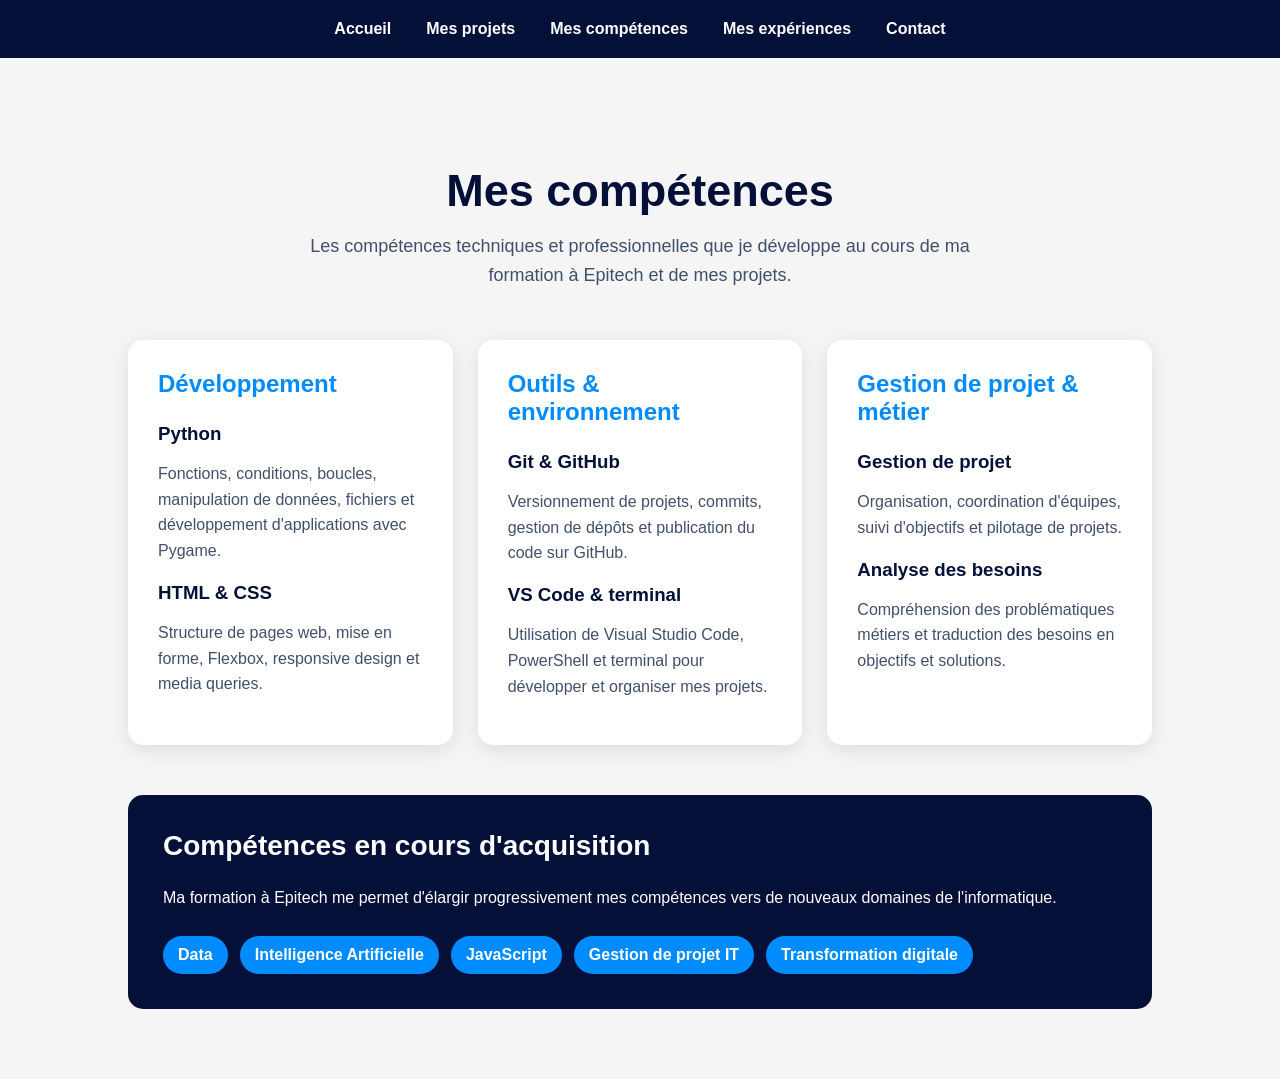
==== competences.html @ 245ecda7 "Create portfolio structure" ====
<!DOCTYPE html>
<html lang="fr">

<head>
    <meta charset="UTF-8">
    <meta name="viewport" content="width=device-width, initial-scale=1.0">

    <meta name="description" content="Découvrez les compétences techniques et professionnelles développées par Mehdi Lrhoula au cours de sa formation et de ses expériences.">

    <title>Mes compétences | Mehdi Lrhoula</title>

    <link rel="stylesheet" href="css/style.css">
</head>

<body>

    <header>
        <nav>
            <a href="index.html">Accueil</a>
            <a href="projets.html">Mes projets</a>
            <a href="competences.html">Mes compétences</a>
            <a href="experiences.html">Mes expériences</a>
            <a href="contact.html">Contact</a>
        </nav>
    </header>

    <main>

        <section class="page-competences">

            <div class="titre-page">
                <h1>Mes compétences</h1>

                <p>
                    Les compétences techniques et professionnelles que je développe
                    au cours de ma formation à Epitech et de mes projets.
                </p>
            </div>
<div class="competences-grille">

    <article class="competence-carte">
        <h2>Développement</h2>

        <h3>Python</h3>
        <p>
            Fonctions, conditions, boucles, manipulation de données,
            fichiers et développement d'applications avec Pygame.
        </p>

        <h3>HTML & CSS</h3>
        <p>
            Structure de pages web, mise en forme, Flexbox,
            responsive design et media queries.
        </p>
    </article>

    <article class="competence-carte">
        <h2>Outils & environnement</h2>

        <h3>Git & GitHub</h3>
        <p>
            Versionnement de projets, commits, gestion de dépôts
            et publication du code sur GitHub.
        </p>

        <h3>VS Code & terminal</h3>
        <p>
            Utilisation de Visual Studio Code, PowerShell et terminal
            pour développer et organiser mes projets.
        </p>
    </article>

    <article class="competence-carte">
        <h2>Gestion de projet & métier</h2>

        <h3>Gestion de projet</h3>
        <p>
            Organisation, coordination d'équipes, suivi d'objectifs
            et pilotage de projets.
        </p>

        <h3>Analyse des besoins</h3>
        <p>
            Compréhension des problématiques métiers et traduction
            des besoins en objectifs et solutions.
        </p>
    </article>

</div>
<div class="competences-apprentissage">

    <h2>Compétences en cours d'acquisition</h2>

    <p>
        Ma formation à Epitech me permet d'élargir progressivement mes
        compétences vers de nouveaux domaines de l'informatique.
    </p>

    <div class="apprentissage-liste">
        <span>Data</span>
        <span>Intelligence Artificielle</span>
        <span>JavaScript</span>
        <span>Gestion de projet IT</span>
        <span>Transformation digitale</span>
    </div>

</div>
        </section>

    </main>

</body>

</html>
---- css/style.css ----
* {
    box-sizing: border-box;
}

html {
    scroll-behavior: smooth;
}

body {
    margin: 0;
    font-family: Arial, Helvetica, sans-serif;
    background-color: white;
    color: #051039;
}

header {
    background-color: #051039;
    padding: 20px 40px;
}

nav {
    display: flex;
    justify-content: center;
    align-items: center;
    gap: 35px;
}

nav a {
    color: white;
    text-decoration: none;
    font-weight: bold;
    transition: color 0.3s ease;
}

nav a:hover {
    color: #008cff;
}

.hero {
    min-height: 85vh;
    display: flex;
    align-items: center;
    justify-content: center;
    gap: 60px;
    padding: 80px 10%;
    background-color: #f5f5f5;
}

.hero-photo {
    flex: 1;
    text-align: center;
}

.hero-photo img {
    width: 100%;
    max-width: 350px;
    border-radius: 50%;
}

.hero-contenu {
    flex: 1;
    max-width: 650px;
}

.hero-intro {
    color: #008cff;
    font-size: 18px;
    font-weight: bold;
    margin-bottom: 5px;
}

.hero-contenu h1 {
    font-size: 55px;
    margin: 0 0 15px;
}

.hero-contenu h2 {
    font-size: 24px;
    margin-bottom: 25px;
    font-weight: normal;
    color: #40506b;
}

.hero-contenu p {
    font-size: 17px;
    line-height: 1.7;
    margin-bottom: 20px;
}

.hero-liens {
    display: flex;
    flex-wrap: wrap;
    gap: 15px;
    margin-top: 30px;
}

.hero-liens a {
    display: inline-block;
    padding: 12px 20px;
    background-color: #051039;
    color: white;
    text-decoration: none;
    border-radius: 8px;
    font-weight: bold;
    transition: transform 0.3s ease, background-color 0.3s ease;
}

.hero-liens a:hover {
    background-color: #008cff;
    transform: translateY(-3px);
}

.page-projets {
    padding: 70px 10%;
    background-color: #f5f5f5;
    min-height: 100vh;
}

.titre-page {
    text-align: center;
    margin-bottom: 50px;
}

.titre-page h1 {
    font-size: 45px;
    margin-bottom: 15px;
}

.titre-page p {
    font-size: 18px;
    line-height: 1.6;
    color: #40506b;
    max-width: 700px;
    margin: 0 auto;
}

.carte-projet {
    max-width: 900px;
    margin: 0 auto 30px;
    padding: 35px;
    background-color: white;
    border-radius: 15px;
    box-shadow: 0 5px 20px rgba(0, 0, 0, 0.1);
}

.carte-projet h2 {
    font-size: 30px;
    margin-top: 0;
    margin-bottom: 10px;
}

.carte-projet h3 {
    margin-top: 25px;
    margin-bottom: 10px;
    color: #051039;
}

.carte-projet p {
    line-height: 1.7;
}

.projet-technologies {
    color: #008cff;
    font-weight: bold;
}

.projet-liens {
    margin-top: 30px;
}

.projet-liens a {
    display: inline-block;
    padding: 12px 20px;
    background-color: #051039;
    color: white;
    text-decoration: none;
    border-radius: 8px;
    font-weight: bold;
    transition: background-color 0.3s ease, transform 0.3s ease;
}

.projet-liens a:hover {
    background-color: #008cff;
    transform: translateY(-3px);
}
.progression {
    max-width: 900px;
    margin: 60px auto 0;
    padding: 40px;
    background-color: #051039;
    color: white;
    border-radius: 15px;
}

.progression h2 {
    font-size: 30px;
    margin-top: 0;
    margin-bottom: 20px;
}

.progression p {
    font-size: 17px;
    line-height: 1.7;
    margin-bottom: 0;
}
.page-competences {
    padding: 70px 10%;
    background-color: #f5f5f5;
    min-height: 100vh;
}

.competences-grille {
    max-width: 1100px;
    margin: 0 auto;
    display: grid;
    grid-template-columns: repeat(3, 1fr);
    gap: 25px;
}

.competence-carte {
    background-color: white;
    padding: 30px;
    border-radius: 15px;
    box-shadow: 0 5px 20px rgba(0, 0, 0, 0.1);
}

.competence-carte h2 {
    color: #008cff;
    margin-top: 0;
    margin-bottom: 25px;
}

.competence-carte h3 {
    margin-bottom: 8px;
}

.competence-carte p {
    line-height: 1.6;
    color: #40506b;
}

.competences-apprentissage {
    max-width: 1100px;
    margin: 50px auto 0;
    padding: 35px;
    background-color: #051039;
    color: white;
    border-radius: 15px;
}

.competences-apprentissage h2 {
    margin-top: 0;
    font-size: 28px;
}

.competences-apprentissage p {
    line-height: 1.6;
    margin-bottom: 25px;
}

.apprentissage-liste {
    display: flex;
    flex-wrap: wrap;
    gap: 12px;
}

.apprentissage-liste span {
    padding: 10px 15px;
    background-color: #008cff;
    color: white;
    border-radius: 20px;
    font-weight: bold;
}
.page-experiences {
    padding: 70px 10%;
    background-color: #f5f5f5;
    min-height: 100vh;
}

.experiences-liste {
    max-width: 900px;
    margin: 0 auto;
}

.experience-carte {
    background-color: white;
    padding: 35px;
    margin-bottom: 30px;
    border-radius: 15px;
    box-shadow: 0 5px 20px rgba(0, 0, 0, 0.1);
}

.experience-entete {
    display: flex;
    justify-content: space-between;
    align-items: flex-start;
    gap: 20px;
    margin-bottom: 20px;
}

.experience-entete h2 {
    font-size: 30px;
    margin: 0 0 5px;
}

.experience-entete h3 {
    color: #008cff;
    margin: 0;
}

.experience-entete span {
    font-weight: bold;
    color: #40506b;
}

.experience-carte > h3 {
    margin-top: 25px;
    margin-bottom: 10px;
}

.experience-carte p {
    line-height: 1.7;
}

.experience-contexte {
    color: #40506b;
    font-style: italic;
}
.page-contact {
    padding: 70px 10%;
    background-color: #f5f5f5;
    min-height: 100vh;
}

.formulaire-contact {
    max-width: 700px;
    margin: 0 auto;
    padding: 35px;
    background-color: white;
    border-radius: 15px;
    box-shadow: 0 5px 20px rgba(0, 0, 0, 0.1);
}

.champ-formulaire {
    display: flex;
    flex-direction: column;
    margin-bottom: 20px;
}

.champ-formulaire label {
    margin-bottom: 8px;
    font-weight: bold;
}

.champ-formulaire input,
.champ-formulaire textarea {
    width: 100%;
    padding: 12px;
    border: 1px solid #cccccc;
    border-radius: 8px;
    font-family: inherit;
    font-size: 16px;
}

.formulaire-contact button {
    padding: 12px 20px;
    background-color: #051039;
    color: white;
    border: none;
    border-radius: 8px;
    font-weight: bold;
    cursor: pointer;
    transition: background-color 0.3s ease, transform 0.3s ease;
}

.formulaire-contact button:hover {
    background-color: #008cff;
    transform: translateY(-3px);
}
.champ-formulaire input:focus,
.champ-formulaire textarea:focus {
    outline: 2px solid #008cff;
    border-color: #008cff;
}
.contact-direct {
    max-width: 700px;
    margin: 0 auto 25px;
    text-align: center;
}

.contact-direct p {
    margin: 0;
    line-height: 1.6;
}

.contact-direct a {
    color: #008cff;
    font-weight: bold;
    text-decoration: none;
}

.contact-direct a:hover {
    text-decoration: underline;
}

@media (max-width: 768px) {

    header {
        padding: 15px 20px;
    }

    nav {
        flex-wrap: wrap;
        gap: 15px;
    }

    .hero {
        flex-direction: column;
        gap: 30px;
        padding: 50px 20px;
        text-align: center;
    }

    .hero-photo img {
        max-width: 250px;
    }

    .hero-contenu h1 {
        font-size: 40px;
    }

    .hero-contenu h2 {
        font-size: 20px;
    }

    .hero-liens {
        justify-content: center;
    }
.page-projets {
    padding: 40px 20px;
}

.titre-page h1 {
    font-size: 36px;
}

.carte-projet {
    padding: 25px;
}

.carte-projet h2 {
    font-size: 26px;
}

.progression {
    margin-top: 40px;
    padding: 25px;
}

.progression h2 {
    font-size: 26px;
}
.page-competences {
    padding: 40px 20px;
}

.competences-grille {
    grid-template-columns: 1fr;
}

.competence-carte {
    padding: 25px;
}
.competences-apprentissage {
    margin-top: 30px;
    padding: 25px;
}

.competences-apprentissage h2 {
    font-size: 24px;
}

.apprentissage-liste {
    gap: 10px;
}

.apprentissage-liste span {
    padding: 8px 12px;
    font-size: 14px;
}
.page-experiences {
    padding: 40px 20px;
}

.experience-carte {
    padding: 25px;
}

.experience-entete {
    flex-direction: column;
    gap: 10px;
}

.experience-entete h2 {
    font-size: 26px;
}
.page-contact {
    padding: 40px 20px;
}

.formulaire-contact {
    padding: 25px;
}
}
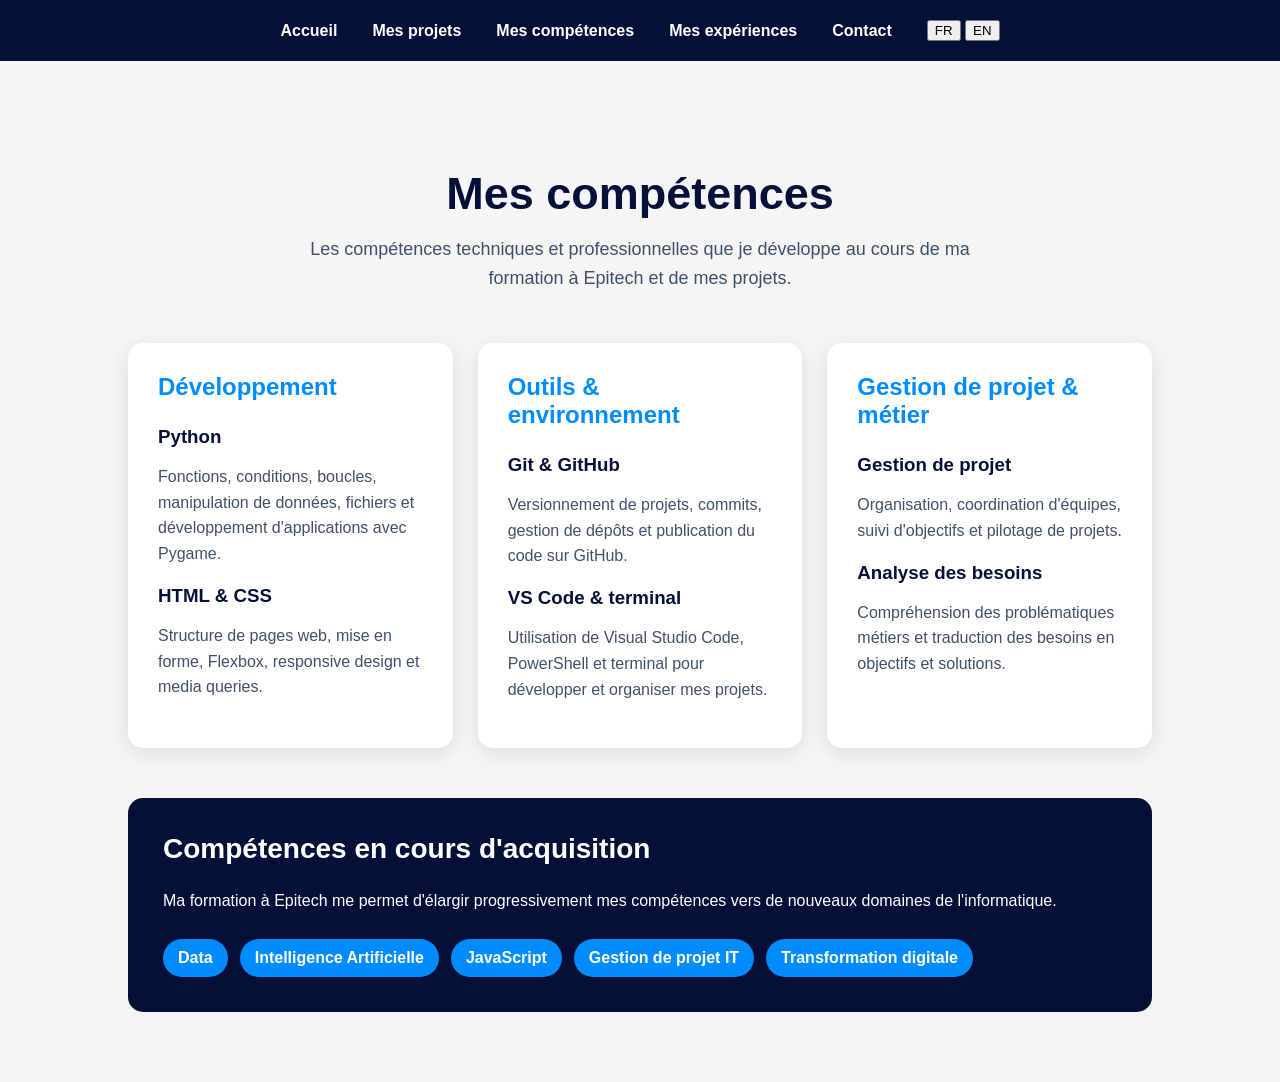
==== commit 5e02b8d9: "Complete French and English portfolio translations" ====
--- a/competences.html
+++ b/competences.html
@@ -1,3 +1,4 @@
+
 <!DOCTYPE html>
 <html lang="fr">
 
@@ -5,110 +6,117 @@
     <meta charset="UTF-8">
     <meta name="viewport" content="width=device-width, initial-scale=1.0">
 
-    <meta name="description" content="Découvrez les compétences techniques et professionnelles développées par Mehdi Lrhoula au cours de sa formation et de ses expériences.">
+    <meta name="description"
+        content="Découvrez les compétences techniques et professionnelles développées par Mehdi Lrhoula au cours de sa formation et de ses expériences."
+        data-i18n-content="skillsMetaDescription">
 
     <title>Mes compétences | Mehdi Lrhoula</title>
 
     <link rel="stylesheet" href="css/style.css">
+    <script src="js/lang.js" defer></script>
 </head>
 
 <body>
 
     <header>
-        <nav>
-            <a href="index.html">Accueil</a>
-            <a href="projets.html">Mes projets</a>
-            <a href="competences.html">Mes compétences</a>
-            <a href="experiences.html">Mes expériences</a>
-            <a href="contact.html">Contact</a>
+        <nav aria-label="Navigation principale">
+            <a href="index.html" data-i18n="navHome">Accueil</a>
+            <a href="projets.html" data-i18n="navProjects">Mes projets</a>
+            <a href="competences.html" data-i18n="navSkills" aria-current="page">Mes compétences</a>
+            <a href="experiences.html" data-i18n="navExperience">Mes expériences</a>
+            <a href="contact.html" data-i18n="navContact">Contact</a>
+
+            <div class="lang-switch" role="group" aria-label="Choix de la langue">
+                <button type="button" class="lang-btn active" data-lang="fr" aria-pressed="true">FR</button>
+                <button type="button" class="lang-btn" data-lang="en" aria-pressed="false">EN</button>
+            </div>
         </nav>
     </header>
 
     <main>
-
         <section class="page-competences">
 
             <div class="titre-page">
-                <h1>Mes compétences</h1>
-
-                <p>
+                <h1 data-i18n="skillsTitle">Mes compétences</h1>
+                <p data-i18n="skillsIntro">
                     Les compétences techniques et professionnelles que je développe
                     au cours de ma formation à Epitech et de mes projets.
                 </p>
             </div>
-<div class="competences-grille">
 
-    <article class="competence-carte">
-        <h2>Développement</h2>
+            <div class="competences-grille">
 
-        <h3>Python</h3>
-        <p>
-            Fonctions, conditions, boucles, manipulation de données,
-            fichiers et développement d'applications avec Pygame.
-        </p>
+                <article class="competence-carte">
+                    <h2 data-i18n="skillsDevelopment">Développement</h2>
 
-        <h3>HTML & CSS</h3>
-        <p>
-            Structure de pages web, mise en forme, Flexbox,
-            responsive design et media queries.
-        </p>
-    </article>
+                    <h3>Python</h3>
+                    <p data-i18n="skillsPython">
+                        Fonctions, conditions, boucles, manipulation de données,
+                        fichiers et développement d'applications avec Pygame.
+                    </p>
 
-    <article class="competence-carte">
-        <h2>Outils & environnement</h2>
+                    <h3>HTML & CSS</h3>
+                    <p data-i18n="skillsHtml">
+                        Structure de pages web, mise en forme, Flexbox,
+                        responsive design et media queries.
+                    </p>
+                </article>
 
-        <h3>Git & GitHub</h3>
-        <p>
-            Versionnement de projets, commits, gestion de dépôts
-            et publication du code sur GitHub.
-        </p>
+                <article class="competence-carte">
+                    <h2 data-i18n="skillsTools">Outils & environnement</h2>
 
-        <h3>VS Code & terminal</h3>
-        <p>
-            Utilisation de Visual Studio Code, PowerShell et terminal
-            pour développer et organiser mes projets.
-        </p>
-    </article>
+                    <h3>Git & GitHub</h3>
+                    <p data-i18n="skillsGit">
+                        Versionnement de projets, commits, gestion de dépôts
+                        et publication du code sur GitHub.
+                    </p>
 
-    <article class="competence-carte">
-        <h2>Gestion de projet & métier</h2>
+                    <h3 data-i18n="skillsTerminalTitle">VS Code & terminal</h3>
+                    <p data-i18n="skillsTerminal">
+                        Utilisation de Visual Studio Code, PowerShell et terminal
+                        pour développer et organiser mes projets.
+                    </p>
+                </article>
 
-        <h3>Gestion de projet</h3>
-        <p>
-            Organisation, coordination d'équipes, suivi d'objectifs
-            et pilotage de projets.
-        </p>
+                <article class="competence-carte">
+                    <h2 data-i18n="skillsBusiness">Gestion de projet & métier</h2>
 
-        <h3>Analyse des besoins</h3>
-        <p>
-            Compréhension des problématiques métiers et traduction
-            des besoins en objectifs et solutions.
-        </p>
-    </article>
+                    <h3 data-i18n="skillsProjectTitle">Gestion de projet</h3>
+                    <p data-i18n="skillsProject">
+                        Organisation, coordination d'équipes, suivi d'objectifs
+                        et pilotage de projets.
+                    </p>
 
-</div>
-<div class="competences-apprentissage">
+                    <h3 data-i18n="skillsNeedsTitle">Analyse des besoins</h3>
+                    <p data-i18n="skillsNeeds">
+                        Compréhension des problématiques métiers et traduction
+                        des besoins en objectifs et solutions.
+                    </p>
+                </article>
 
-    <h2>Compétences en cours d'acquisition</h2>
+            </div>
 
-    <p>
-        Ma formation à Epitech me permet d'élargir progressivement mes
-        compétences vers de nouveaux domaines de l'informatique.
-    </p>
+            <div class="competences-apprentissage">
 
-    <div class="apprentissage-liste">
-        <span>Data</span>
-        <span>Intelligence Artificielle</span>
-        <span>JavaScript</span>
-        <span>Gestion de projet IT</span>
-        <span>Transformation digitale</span>
-    </div>
+                <h2 data-i18n="skillsLearningTitle">Compétences en cours d'acquisition</h2>
 
-</div>
+                <p data-i18n="skillsLearningIntro">
+                    Ma formation à Epitech me permet d'élargir progressivement mes
+                    compétences vers de nouveaux domaines de l'informatique.
+                </p>
+
+                <div class="apprentissage-liste">
+                    <span>Data</span>
+                    <span data-i18n="skillsAI">Intelligence Artificielle</span>
+                    <span>JavaScript</span>
+                    <span data-i18n="skillsITProject">Gestion de projet IT</span>
+                    <span data-i18n="skillsDigital">Transformation digitale</span>
+                </div>
+
+            </div>
+
         </section>
-
     </main>
 
 </body>
-
-</html>+</html>
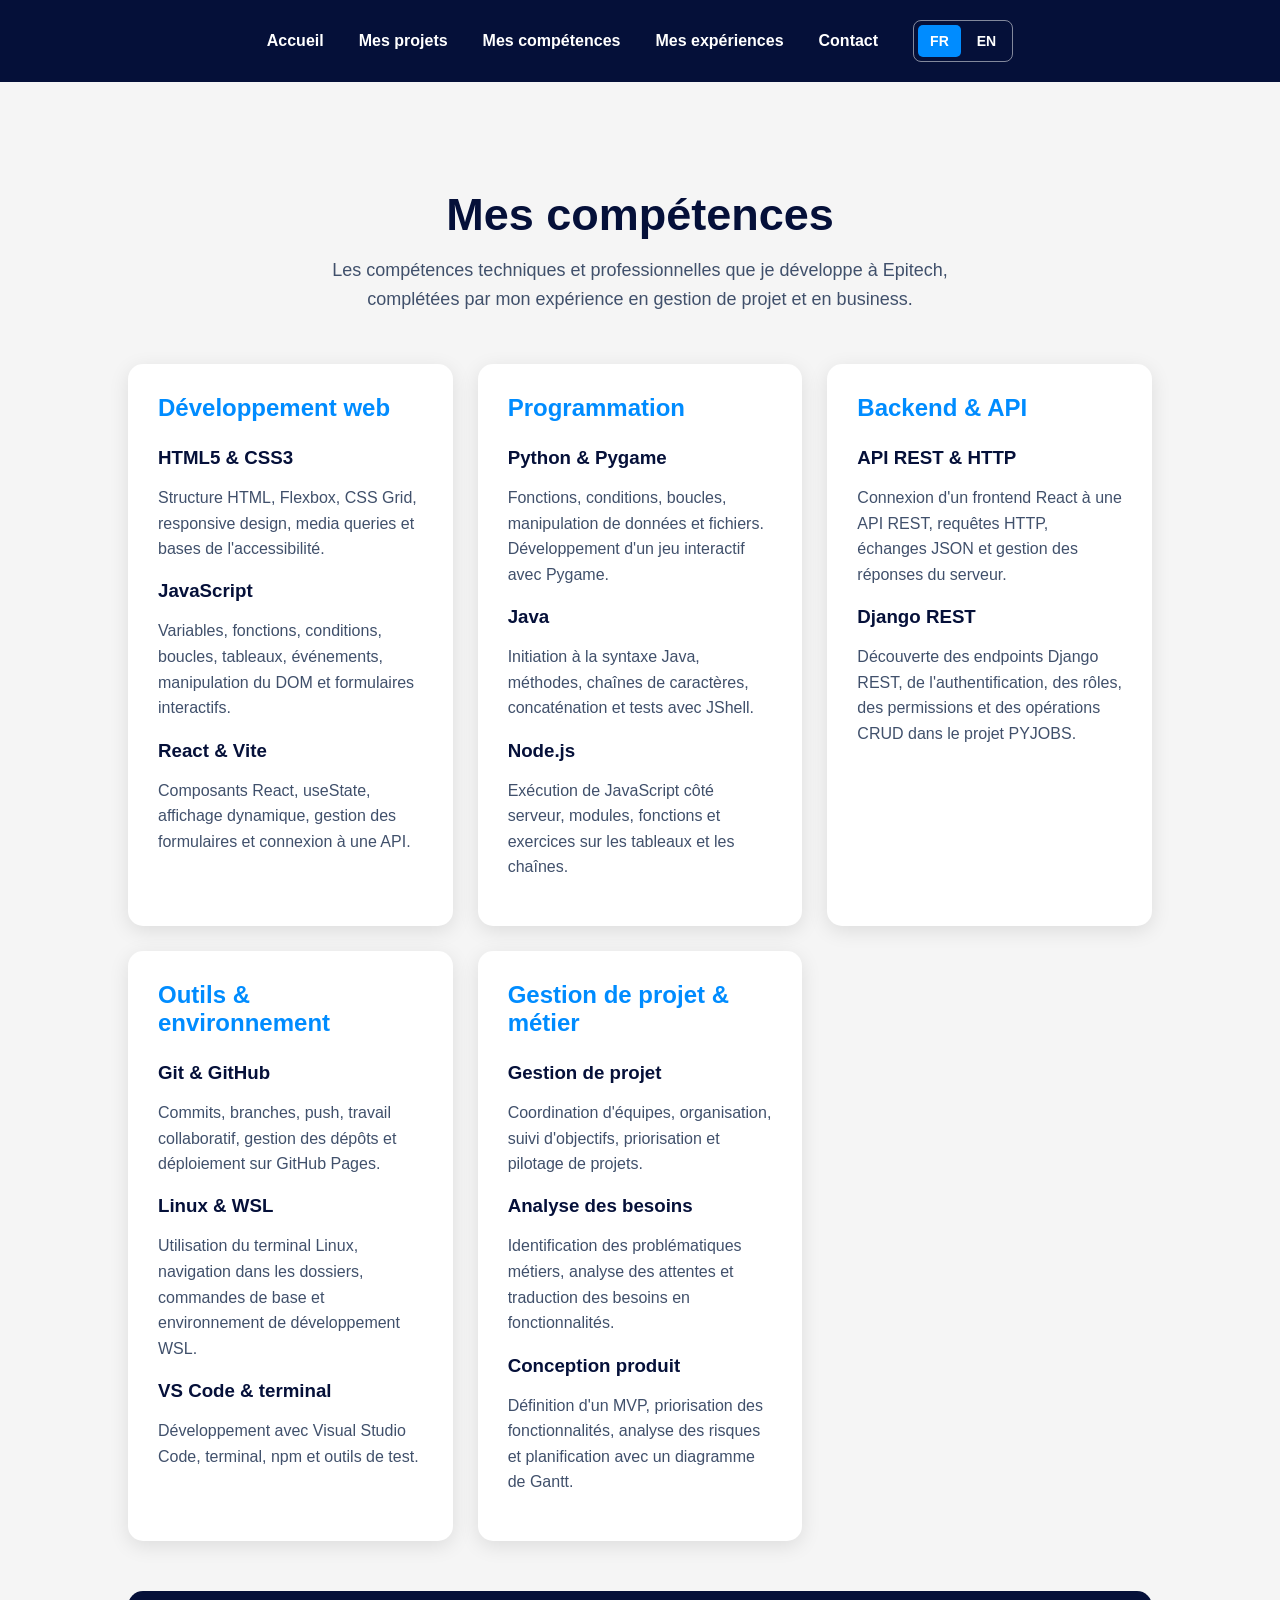
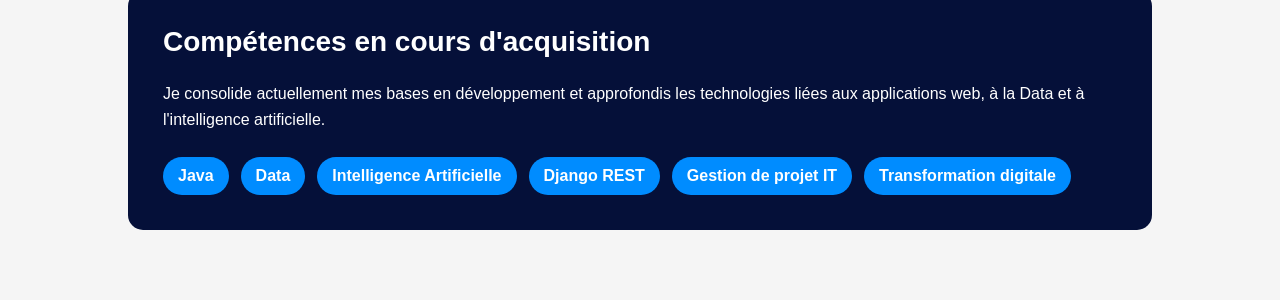
==== commit 5a205852: "Actualisation des competences Epitech et traductions FR EN" ====
--- a/competences.html
+++ b/competences.html
@@ -7,7 +7,7 @@
     <meta name="viewport" content="width=device-width, initial-scale=1.0">
 
     <meta name="description"
-        content="Découvrez les compétences techniques et professionnelles développées par Mehdi Lrhoula au cours de sa formation et de ses expériences."
+        content="Découvrez les compétences techniques et professionnelles développées par Mehdi Lrhoula au cours de sa formation à Epitech et de ses expériences."
         data-i18n-content="skillsMetaDescription">
 
     <title>Mes compétences | Mehdi Lrhoula</title>
@@ -22,13 +22,17 @@
         <nav aria-label="Navigation principale">
             <a href="index.html" data-i18n="navHome">Accueil</a>
             <a href="projets.html" data-i18n="navProjects">Mes projets</a>
-            <a href="competences.html" data-i18n="navSkills" aria-current="page">Mes compétences</a>
+            <a href="competences.html" data-i18n="navSkills"
+                aria-current="page">Mes compétences</a>
             <a href="experiences.html" data-i18n="navExperience">Mes expériences</a>
             <a href="contact.html" data-i18n="navContact">Contact</a>
 
-            <div class="lang-switch" role="group" aria-label="Choix de la langue">
-                <button type="button" class="lang-btn active" data-lang="fr" aria-pressed="true">FR</button>
-                <button type="button" class="lang-btn" data-lang="en" aria-pressed="false">EN</button>
+            <div class="lang-switch" role="group"
+                aria-label="Choix de la langue">
+                <button type="button" class="lang-btn active"
+                    data-lang="fr" aria-pressed="true">FR</button>
+                <button type="button" class="lang-btn"
+                    data-lang="en" aria-pressed="false">EN</button>
             </div>
         </nav>
     </header>
@@ -39,78 +43,187 @@
             <div class="titre-page">
                 <h1 data-i18n="skillsTitle">Mes compétences</h1>
                 <p data-i18n="skillsIntro">
-                    Les compétences techniques et professionnelles que je développe
-                    au cours de ma formation à Epitech et de mes projets.
+                    Les compétences techniques et professionnelles
+                    que je développe à Epitech, complétées par
+                    mon expérience en gestion de projet et en business.
                 </p>
             </div>
 
             <div class="competences-grille">
 
-                <article class="competence-carte">
-                    <h2 data-i18n="skillsDevelopment">Développement</h2>
-
-                    <h3>Python</h3>
+                <!-- DEVELOPPEMENT WEB -->
+                <article class="competence-carte">
+                    <h2 data-i18n="skillsDevelopment">
+                        Développement web
+                    </h2>
+
+                    <h3>HTML5 & CSS3</h3>
+                    <p data-i18n="skillsHtml">
+                        Structure HTML, Flexbox, CSS Grid,
+                        responsive design, media queries
+                        et bases de l'accessibilité.
+                    </p>
+
+                    <h3>JavaScript</h3>
+                    <p data-i18n="skillsJavaScript">
+                        Variables, fonctions, conditions, boucles,
+                        tableaux, événements, manipulation du DOM
+                        et formulaires interactifs.
+                    </p>
+
+                    <h3>React & Vite</h3>
+                    <p data-i18n="skillsReact">
+                        Composants React, useState, affichage
+                        dynamique, gestion des formulaires
+                        et connexion à une API.
+                    </p>
+                </article>
+
+                <!-- PROGRAMMATION -->
+                <article class="competence-carte">
+                    <h2 data-i18n="skillsProgramming">
+                        Programmation
+                    </h2>
+
+                    <h3>Python & Pygame</h3>
                     <p data-i18n="skillsPython">
-                        Fonctions, conditions, boucles, manipulation de données,
-                        fichiers et développement d'applications avec Pygame.
-                    </p>
-
-                    <h3>HTML & CSS</h3>
-                    <p data-i18n="skillsHtml">
-                        Structure de pages web, mise en forme, Flexbox,
-                        responsive design et media queries.
-                    </p>
-                </article>
-
-                <article class="competence-carte">
-                    <h2 data-i18n="skillsTools">Outils & environnement</h2>
+                        Fonctions, conditions, boucles,
+                        manipulation de données et fichiers.
+                        Développement d'un jeu interactif
+                        avec Pygame.
+                    </p>
+
+                    <h3>Java</h3>
+                    <p data-i18n="skillsJava">
+                        Initiation à la syntaxe Java,
+                        méthodes, chaînes de caractères,
+                        concaténation et tests avec JShell.
+                    </p>
+
+                    <h3>Node.js</h3>
+                    <p data-i18n="skillsNode">
+                        Exécution de JavaScript côté serveur,
+                        modules, fonctions et exercices
+                        sur les tableaux et les chaînes.
+                    </p>
+                </article>
+
+                <!-- BACKEND ET API -->
+                <article class="competence-carte">
+                    <h2 data-i18n="skillsBackendTitle">
+                        Backend & API
+                    </h2>
+
+                    <h3>API REST & HTTP</h3>
+                    <p data-i18n="skillsAPI">
+                        Connexion d'un frontend React
+                        à une API REST, requêtes HTTP,
+                        échanges JSON et gestion des
+                        réponses du serveur.
+                    </p>
+
+                    <h3>Django REST</h3>
+                    <p data-i18n="skillsDjango">
+                        Découverte des endpoints Django REST,
+                        de l'authentification, des rôles,
+                        des permissions et des opérations CRUD
+                        dans le projet PYJOBS.
+                    </p>
+                </article>
+
+                <!-- OUTILS -->
+                <article class="competence-carte">
+                    <h2 data-i18n="skillsTools">
+                        Outils & environnement
+                    </h2>
 
                     <h3>Git & GitHub</h3>
                     <p data-i18n="skillsGit">
-                        Versionnement de projets, commits, gestion de dépôts
-                        et publication du code sur GitHub.
-                    </p>
-
-                    <h3 data-i18n="skillsTerminalTitle">VS Code & terminal</h3>
+                        Commits, branches, push, travail
+                        collaboratif, gestion des dépôts
+                        et déploiement sur GitHub Pages.
+                    </p>
+
+                    <h3>Linux & WSL</h3>
+                    <p data-i18n="skillsLinux">
+                        Utilisation du terminal Linux,
+                        navigation dans les dossiers,
+                        commandes de base et environnement
+                        de développement WSL.
+                    </p>
+
+                    <h3 data-i18n="skillsTerminalTitle">
+                        VS Code & terminal
+                    </h3>
                     <p data-i18n="skillsTerminal">
-                        Utilisation de Visual Studio Code, PowerShell et terminal
-                        pour développer et organiser mes projets.
-                    </p>
-                </article>
-
-                <article class="competence-carte">
-                    <h2 data-i18n="skillsBusiness">Gestion de projet & métier</h2>
-
-                    <h3 data-i18n="skillsProjectTitle">Gestion de projet</h3>
+                        Développement avec Visual Studio Code,
+                        terminal, npm et outils de test.
+                    </p>
+                </article>
+
+                <!-- COMPETENCES METIER -->
+                <article class="competence-carte">
+                    <h2 data-i18n="skillsBusiness">
+                        Gestion de projet & métier
+                    </h2>
+
+                    <h3 data-i18n="skillsProjectTitle">
+                        Gestion de projet
+                    </h3>
                     <p data-i18n="skillsProject">
-                        Organisation, coordination d'équipes, suivi d'objectifs
+                        Coordination d'équipes, organisation,
+                        suivi d'objectifs, priorisation
                         et pilotage de projets.
                     </p>
 
-                    <h3 data-i18n="skillsNeedsTitle">Analyse des besoins</h3>
+                    <h3 data-i18n="skillsNeedsTitle">
+                        Analyse des besoins
+                    </h3>
                     <p data-i18n="skillsNeeds">
-                        Compréhension des problématiques métiers et traduction
-                        des besoins en objectifs et solutions.
-                    </p>
-                </article>
-
-            </div>
-
+                        Identification des problématiques métiers,
+                        analyse des attentes et traduction
+                        des besoins en fonctionnalités.
+                    </p>
+
+                    <h3 data-i18n="skillsProductTitle">
+                        Conception produit
+                    </h3>
+                    <p data-i18n="skillsProduct">
+                        Définition d'un MVP, priorisation
+                        des fonctionnalités, analyse des risques
+                        et planification avec un diagramme de Gantt.
+                    </p>
+                </article>
+
+            </div>
+
+            <!-- APPRENTISSAGE -->
             <div class="competences-apprentissage">
 
-                <h2 data-i18n="skillsLearningTitle">Compétences en cours d'acquisition</h2>
+                <h2 data-i18n="skillsLearningTitle">
+                    Compétences en cours d'acquisition
+                </h2>
 
                 <p data-i18n="skillsLearningIntro">
-                    Ma formation à Epitech me permet d'élargir progressivement mes
-                    compétences vers de nouveaux domaines de l'informatique.
+                    Je consolide actuellement mes bases
+                    en développement et approfondis les
+                    technologies liées aux applications web,
+                    à la Data et à l'intelligence artificielle.
                 </p>
 
                 <div class="apprentissage-liste">
+                    <span>Java</span>
                     <span>Data</span>
-                    <span data-i18n="skillsAI">Intelligence Artificielle</span>
-                    <span>JavaScript</span>
-                    <span data-i18n="skillsITProject">Gestion de projet IT</span>
-                    <span data-i18n="skillsDigital">Transformation digitale</span>
+                    <span data-i18n="skillsAI">
+                        Intelligence Artificielle
+                    </span>
+                    <span>Django REST</span>
+                    <span data-i18n="skillsITProject">
+                        Gestion de projet IT
+                    </span>
+                    <span data-i18n="skillsDigital">
+                        Transformation digitale
+                    </span>
                 </div>
 
             </div>
--- a/css/style.css
+++ b/css/style.css
@@ -511,4 +511,131 @@
 .formulaire-contact {
     padding: 25px;
 }
+}
+
+.lang-switch {
+    display: flex;
+    align-items: center;
+    gap: 4px;
+    padding: 4px;
+    border: 1px solid rgba(255, 255, 255, 0.5);
+    border-radius: 8px;
+}
+
+.lang-btn {
+    padding: 8px 12px;
+    border: none;
+    border-radius: 5px;
+    background: transparent;
+    color: white;
+    font-family: inherit;
+    font-size: 14px;
+    font-weight: bold;
+    cursor: pointer;
+    transition: background-color 0.3s ease, color 0.3s ease;
+}
+
+.lang-btn:hover {
+    background-color: #40506b;
+}
+
+.lang-btn.active {
+    background-color: #008cff;
+    color: white;
+}
+
+.lang-btn:focus-visible,
+nav a:focus-visible,
+.hero-liens a:focus-visible {
+    outline: 3px solid #ffffff;
+    outline-offset: 3px;
+}
+
+@media (max-width: 768px) {
+    .lang-switch {
+        margin: 5px auto 0;
+    }
+}
+.projet-media {
+    width: 100%;
+    margin: 25px 0;
+}
+
+.projet-video {
+    display: block;
+    width: 100%;
+    height: auto;
+    border-radius: 12px;
+    background-color: #051039;
+    box-shadow: 0 5px 20px rgba(0, 0, 0, 0.15);
+}
+/* Carrousel des projets */
+
+.projet-carousel {
+    width: 100%;
+    margin: 25px 0;
+}
+
+.carousel-slide {
+    margin: 0;
+    text-align: center;
+}
+
+.carousel-slide[hidden] {
+    display: none;
+}
+
+.carousel-slide img {
+    display: block;
+    max-width: 100%;
+    width: auto;
+    max-height: 500px;
+    height: auto;
+    margin: 0 auto;
+    border-radius: 10px;
+    border: 1px solid #dce3ee;
+    object-fit: contain;
+}
+
+.carousel-slide figcaption {
+    margin-top: 14px;
+    font-size: 0.95rem;
+    line-height: 1.6;
+}
+
+.carousel-controls {
+    display: flex;
+    justify-content: center;
+    align-items: center;
+    gap: 20px;
+    margin-top: 20px;
+}
+
+.carousel-controls button {
+    background-color: #008cff;
+    color: white;
+    border: none;
+    border-radius: 8px;
+    padding: 10px 18px;
+    font-size: 1.2rem;
+    cursor: pointer;
+}
+
+.carousel-controls button:hover {
+    background-color: #006dcc;
+}
+
+.carousel-controls button:focus-visible {
+    outline: 3px solid #ffcf33;
+    outline-offset: 3px;
+}
+
+.carousel-counter {
+    font-weight: bold;
+}
+
+@media (max-width: 768px) {
+    .carousel-slide img {
+        max-height: 350px;
+    }
 }
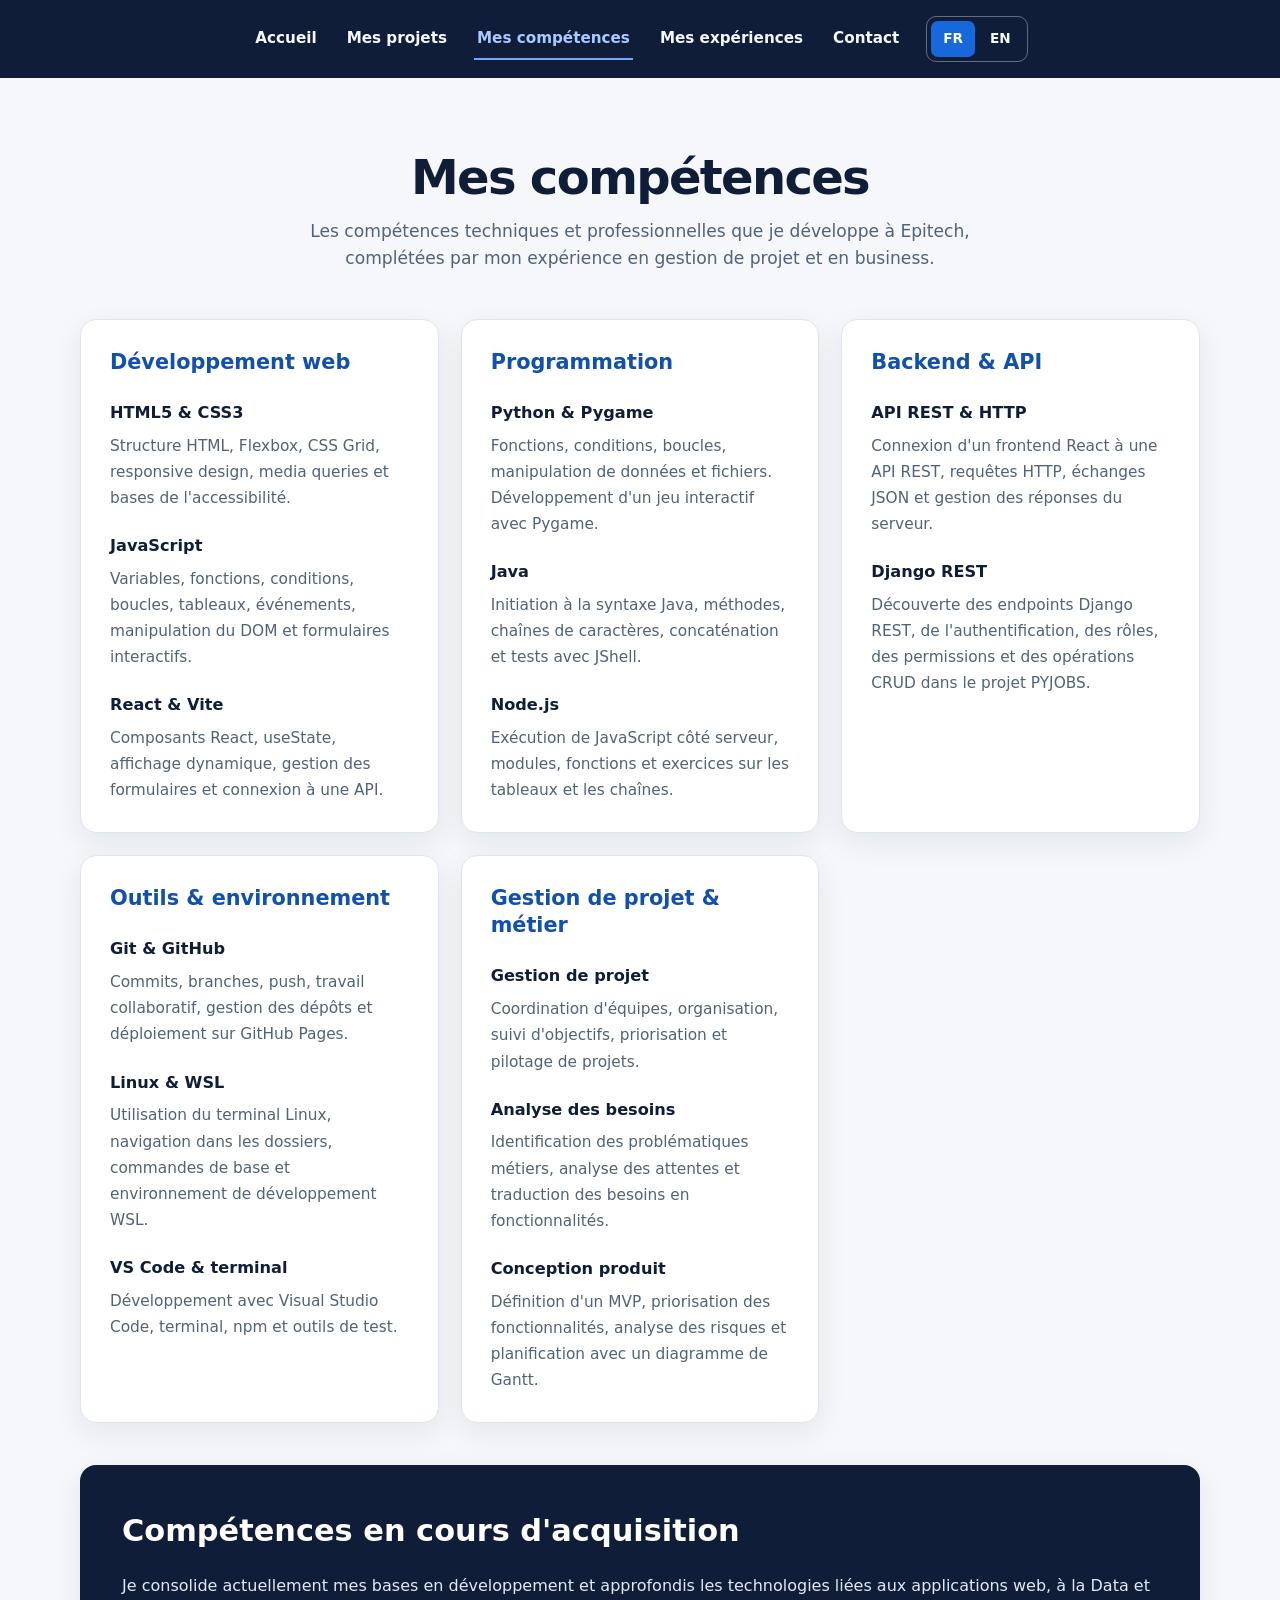
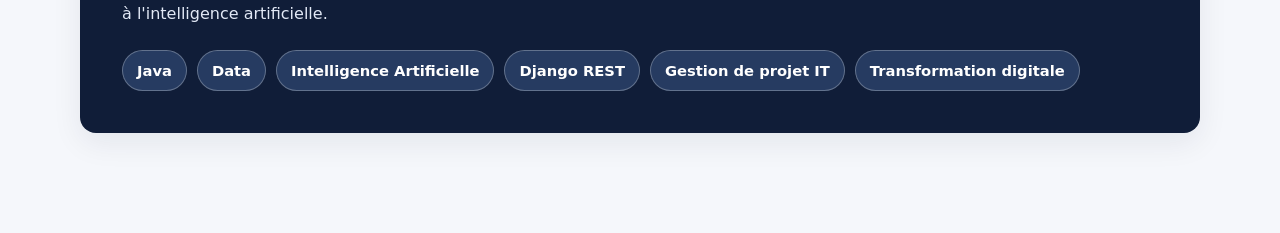
==== commit 4f084e09: "Finalisation du portfolio et commentaires du code" ====
--- a/competences.html
+++ b/competences.html
@@ -3,23 +3,32 @@
 <html lang="fr">
 
 <head>
+    <!-- CONFIGURE LA PAGE -->
     <meta charset="UTF-8">
     <meta name="viewport" content="width=device-width, initial-scale=1.0">
 
+    <!-- DECRIT LA PAGE -->
     <meta name="description"
         content="Découvrez les compétences techniques et professionnelles développées par Mehdi Lrhoula au cours de sa formation à Epitech et de ses expériences."
         data-i18n-content="skillsMetaDescription">
 
+    <!-- DEFINIT LE TITRE -->
     <title>Mes compétences | Mehdi Lrhoula</title>
 
+    <!-- CHARGE LES STYLES -->
     <link rel="stylesheet" href="css/style.css">
+
+    <!-- ACTIVE LES TRADUCTIONS -->
     <script src="js/lang.js" defer></script>
 </head>
 
 <body>
 
+    <!-- AFFICHE LA NAVIGATION -->
     <header>
         <nav aria-label="Navigation principale">
+
+            <!-- LIENS ENTRE LES PAGES -->
             <a href="index.html" data-i18n="navHome">Accueil</a>
             <a href="projets.html" data-i18n="navProjects">Mes projets</a>
             <a href="competences.html" data-i18n="navSkills"
@@ -27,21 +36,27 @@
             <a href="experiences.html" data-i18n="navExperience">Mes expériences</a>
             <a href="contact.html" data-i18n="navContact">Contact</a>
 
+            <!-- PERMET LE CHANGEMENT LANGUE -->
             <div class="lang-switch" role="group"
                 aria-label="Choix de la langue">
+
                 <button type="button" class="lang-btn active"
                     data-lang="fr" aria-pressed="true">FR</button>
+
                 <button type="button" class="lang-btn"
                     data-lang="en" aria-pressed="false">EN</button>
             </div>
         </nav>
     </header>
 
+    <!-- CONTENU PRINCIPAL -->
     <main>
         <section class="page-competences">
 
+            <!-- PRESENTE MES COMPETENCES -->
             <div class="titre-page">
                 <h1 data-i18n="skillsTitle">Mes compétences</h1>
+
                 <p data-i18n="skillsIntro">
                     Les compétences techniques et professionnelles
                     que je développe à Epitech, complétées par
@@ -49,14 +64,16 @@
                 </p>
             </div>
 
+            <!-- ORGANISE LES CARTES -->
             <div class="competences-grille">
 
-                <!-- DEVELOPPEMENT WEB -->
+                <!-- PRESENTE LE DEVELOPPEMENT WEB -->
                 <article class="competence-carte">
                     <h2 data-i18n="skillsDevelopment">
                         Développement web
                     </h2>
 
+                    <!-- PRESENTE HTML ET CSS -->
                     <h3>HTML5 & CSS3</h3>
                     <p data-i18n="skillsHtml">
                         Structure HTML, Flexbox, CSS Grid,
@@ -64,6 +81,7 @@
                         et bases de l'accessibilité.
                     </p>
 
+                    <!-- PRESENTE MES BASES JAVASCRIPT -->
                     <h3>JavaScript</h3>
                     <p data-i18n="skillsJavaScript">
                         Variables, fonctions, conditions, boucles,
@@ -71,6 +89,7 @@
                         et formulaires interactifs.
                     </p>
 
+                    <!-- PRESENTE REACT ET VITE -->
                     <h3>React & Vite</h3>
                     <p data-i18n="skillsReact">
                         Composants React, useState, affichage
@@ -79,12 +98,13 @@
                     </p>
                 </article>
 
-                <!-- PROGRAMMATION -->
+                <!-- PRESENTE MES LANGAGES -->
                 <article class="competence-carte">
                     <h2 data-i18n="skillsProgramming">
                         Programmation
                     </h2>
 
+                    <!-- PRESENTE PYTHON ET PYGAME -->
                     <h3>Python & Pygame</h3>
                     <p data-i18n="skillsPython">
                         Fonctions, conditions, boucles,
@@ -93,6 +113,7 @@
                         avec Pygame.
                     </p>
 
+                    <!-- PRESENTE MES BASES JAVA -->
                     <h3>Java</h3>
                     <p data-i18n="skillsJava">
                         Initiation à la syntaxe Java,
@@ -100,6 +121,7 @@
                         concaténation et tests avec JShell.
                     </p>
 
+                    <!-- PRESENTE MES BASES NODE -->
                     <h3>Node.js</h3>
                     <p data-i18n="skillsNode">
                         Exécution de JavaScript côté serveur,
@@ -108,12 +130,13 @@
                     </p>
                 </article>
 
-                <!-- BACKEND ET API -->
+                <!-- PRESENTE BACKEND ET API -->
                 <article class="competence-carte">
                     <h2 data-i18n="skillsBackendTitle">
                         Backend & API
                     </h2>
 
+                    <!-- PRESENTE LES ECHANGES HTTP -->
                     <h3>API REST & HTTP</h3>
                     <p data-i18n="skillsAPI">
                         Connexion d'un frontend React
@@ -122,6 +145,7 @@
                         réponses du serveur.
                     </p>
 
+                    <!-- PRESENTE DJANGO REST -->
                     <h3>Django REST</h3>
                     <p data-i18n="skillsDjango">
                         Découverte des endpoints Django REST,
@@ -131,12 +155,13 @@
                     </p>
                 </article>
 
-                <!-- OUTILS -->
+                <!-- PRESENTE MES OUTILS -->
                 <article class="competence-carte">
                     <h2 data-i18n="skillsTools">
                         Outils & environnement
                     </h2>
 
+                    <!-- PRESENTE LE VERSIONNEMENT -->
                     <h3>Git & GitHub</h3>
                     <p data-i18n="skillsGit">
                         Commits, branches, push, travail
@@ -144,6 +169,7 @@
                         et déploiement sur GitHub Pages.
                     </p>
 
+                    <!-- PRESENTE MON ENVIRONNEMENT LINUX -->
                     <h3>Linux & WSL</h3>
                     <p data-i18n="skillsLinux">
                         Utilisation du terminal Linux,
@@ -152,6 +178,7 @@
                         de développement WSL.
                     </p>
 
+                    <!-- PRESENTE MON EDITEUR -->
                     <h3 data-i18n="skillsTerminalTitle">
                         VS Code & terminal
                     </h3>
@@ -161,12 +188,13 @@
                     </p>
                 </article>
 
-                <!-- COMPETENCES METIER -->
+                <!-- PRESENTE MES COMPETENCES METIER -->
                 <article class="competence-carte">
                     <h2 data-i18n="skillsBusiness">
                         Gestion de projet & métier
                     </h2>
 
+                    <!-- PRESENTE LA GESTION PROJET -->
                     <h3 data-i18n="skillsProjectTitle">
                         Gestion de projet
                     </h3>
@@ -176,6 +204,7 @@
                         et pilotage de projets.
                     </p>
 
+                    <!-- PRESENTE ANALYSE DES BESOINS -->
                     <h3 data-i18n="skillsNeedsTitle">
                         Analyse des besoins
                     </h3>
@@ -185,6 +214,7 @@
                         des besoins en fonctionnalités.
                     </p>
 
+                    <!-- PRESENTE LA CONCEPTION PRODUIT -->
                     <h3 data-i18n="skillsProductTitle">
                         Conception produit
                     </h3>
@@ -197,13 +227,15 @@
 
             </div>
 
-            <!-- APPRENTISSAGE -->
+            <!-- PRESENTE MES APPRENTISSAGES -->
             <div class="competences-apprentissage">
 
+                <!-- AFFICHE MES OBJECTIFS -->
                 <h2 data-i18n="skillsLearningTitle">
                     Compétences en cours d'acquisition
                 </h2>
 
+                <!-- EXPLIQUE MA PROGRESSION -->
                 <p data-i18n="skillsLearningIntro">
                     Je consolide actuellement mes bases
                     en développement et approfondis les
@@ -211,6 +243,7 @@
                     à la Data et à l'intelligence artificielle.
                 </p>
 
+                <!-- LISTE LES TECHNOLOGIES -->
                 <div class="apprentissage-liste">
                     <span>Java</span>
                     <span>Data</span>
--- a/css/style.css
+++ b/css/style.css
@@ -1,641 +1,956 @@
-* {
-    box-sizing: border-box;
-}
-
+
+/* PORTFOLIO MEHDI LRHOULA */
+/* CENTRALISE LES STYLES */
+
+/* DEFINIT LES COULEURS */
+:root {
+  color-scheme: light;
+  --navy: #101d38;
+  --navy-light: #243656;
+  --blue: #1769db;
+  --blue-dark: #1050ae;
+  --blue-pale: #eaf2ff;
+  --background: #f5f7fb;
+  --surface: #ffffff;
+  --text: #15233c;
+  --muted: #52627a;
+  --border: #dfe6f0;
+  --shadow: 0 10px 30px rgba(16, 29, 56, .075);
+  --radius: 16px;
+  --container: 1120px;
+}
+
+/* CALCULE LES DIMENSIONS */
+*, *::before, *::after {
+  box-sizing: border-box;
+}
+
+/* FLUIDIFIE LE DEFILEMENT */
 html {
-    scroll-behavior: smooth;
-}
-
+  scroll-behavior: smooth;
+}
+
+/* DEFINIT LE STYLE GENERAL */
 body {
-    margin: 0;
-    font-family: Arial, Helvetica, sans-serif;
-    background-color: white;
-    color: #051039;
-}
+  margin: 0;
+  min-width: 320px;
+  font-family: Inter, system-ui, -apple-system, BlinkMacSystemFont, "Segoe UI", sans-serif;
+  color: var(--text);
+  background: var(--background);
+  line-height: 1.6;
+  -webkit-font-smoothing: antialiased;
+}
+
+/* ADAPTE LES MEDIAS */
+img, video {
+  max-width: 100%;
+}
+
+/* COLORE LES LIENS */
+a {
+  color: var(--blue);
+}
+
+/* UNIFORMISE LES POLICES */
+button, input, textarea {
+  font: inherit;
+}
+
+/* PERSONNALISE LA SELECTION */
+::selection {
+  background: #c9dfff;
+  color: var(--navy);
+}
+
+/* NAVIGATION COMMUNE */
+/* ORGANISE LE MENU */
 
 header {
-    background-color: #051039;
-    padding: 20px 40px;
+  background: var(--navy);
+  padding: 16px max(22px, calc((100vw - var(--container)) / 2));
 }
 
 nav {
-    display: flex;
+  display: flex;
+  flex-wrap: wrap;
+  align-items: center;
+  justify-content: center;
+  gap: 12px 24px;
+}
+
+/* STYLISE LES LIENS */
+nav a {
+  color: #f5f8ff;
+  text-decoration: none;
+  font-size: .95rem;
+  font-weight: 600;
+  padding: 8px 3px;
+  border-bottom: 2px solid transparent;
+  transition: color .2s ease, border-color .2s ease;
+}
+
+/* SIGNALE LA PAGE ACTIVE */
+nav a:hover,
+nav a[aria-current="page"] {
+  color: #a8caff;
+  border-bottom-color: #70a8ff;
+}
+
+/* REGROUPE LES LANGUES */
+.lang-switch {
+  display: inline-flex;
+  align-items: center;
+  gap: 3px;
+  padding: 4px;
+  border: 1px solid rgba(255,255,255,.35);
+  border-radius: 10px;
+}
+
+/* STYLISE LES BOUTONS */
+.lang-btn {
+  border: 0;
+  background: transparent;
+  color: #f5f8ff;
+  border-radius: 7px;
+  padding: 7px 12px;
+  font-size: .85rem;
+  font-weight: 750;
+  cursor: pointer;
+  transition: background-color .2s ease;
+}
+
+/* REAGIT AU SURVOL */
+.lang-btn:hover {
+  background: rgba(255,255,255,.14);
+}
+
+/* INDIQUE LA LANGUE ACTIVE */
+.lang-btn.active {
+  background: var(--blue);
+  color: #fff;
+}
+
+/* MISE EN PAGE COMMUNE */
+/* UNIFORMISE LES PAGES */
+
+.page-projets,
+.page-competences,
+.page-experiences,
+.page-contact {
+  min-height: 85vh;
+  padding: 72px max(22px, calc((100vw - var(--container)) / 2)) 100px;
+}
+
+/* CENTRE LES TITRES */
+.titre-page {
+  max-width: 800px;
+  margin: 0 auto 46px;
+  text-align: center;
+}
+
+/* STYLISE LES TITRES */
+.titre-page h1 {
+  margin: 0 0 13px;
+  font-size: clamp(2.1rem, 4vw, 3rem);
+  line-height: 1.15;
+  letter-spacing: -.035em;
+  color: var(--navy);
+}
+
+/* STYLISE LES DESCRIPTIONS */
+.titre-page p {
+  max-width: 720px;
+  margin: 0 auto;
+  color: var(--muted);
+  font-size: 1.07rem;
+}
+
+/* ACCUEIL */
+/* PRESENTE MON PROFIL */
+
+/* DISPOSE LA PRESENTATION */
+.hero {
+  max-width: 1440px;
+  min-height: min(800px, 85vh);
+  margin: 0 auto;
+  padding: 75px max(24px, 7%);
+  display: flex;
+  align-items: center;
+  justify-content: center;
+  gap: clamp(30px, 6vw, 90px);
+}
+
+/* POSITIONNE MA PHOTO */
+.hero-photo {
+  flex: 0 1 380px;
+  text-align: center;
+}
+
+/* AFFICHE MA PHOTO */
+.hero-photo img {
+  display: block;
+  width: min(100%, 345px);
+  height: auto;
+  aspect-ratio: 1;
+  object-fit: cover;
+  margin: auto;
+  border-radius: 50%;
+  border: 8px solid #fff;
+  box-shadow: 0 16px 50px rgba(16,29,56,.13);
+}
+
+/* ORGANISE MON INTRODUCTION */
+.hero-contenu {
+  flex: 1 1 500px;
+  max-width: 690px;
+}
+
+/* STYLISE MON INTRODUCTION */
+.hero-intro {
+  margin: 0 0 8px;
+  color: var(--blue-dark);
+  font-weight: 750;
+  font-size: 1.05rem;
+}
+
+/* AFFICHE MON NOM */
+.hero-contenu h1 {
+  margin: 0 0 15px;
+  font-size: clamp(2.55rem, 5vw, 4.2rem);
+  line-height: 1.06;
+  letter-spacing: -.045em;
+  color: var(--navy);
+}
+
+/* AFFICHE MON POSITIONNEMENT */
+.hero-contenu h2 {
+  margin: 0 0 25px;
+  color: var(--navy-light);
+  font-size: clamp(1.12rem, 2vw, 1.45rem);
+  font-weight: 550;
+  line-height: 1.4;
+}
+
+/* STYLISE MA DESCRIPTION */
+.hero-contenu p {
+  color: var(--muted);
+  font-size: 1.05rem;
+  margin: 0 0 18px;
+}
+
+/* REGROUPE LES BOUTONS */
+.hero-liens {
+  display: flex;
+  flex-wrap: wrap;
+  gap: 12px;
+  margin-top: 29px;
+}
+
+/* STYLISE LES BOUTONS */
+.hero-liens a,
+.projet-liens a {
+  display: inline-flex;
+  align-items: center;
+  justify-content: center;
+  min-height: 45px;
+  padding: 11px 19px;
+  background: var(--navy);
+  color: #fff;
+  border: 1px solid transparent;
+  border-radius: 9px;
+  font-size: .95rem;
+  font-weight: 700;
+  text-decoration: none;
+  transition: background-color .2s ease, transform .2s ease, box-shadow .2s ease;
+}
+
+/* ANIME LES BOUTONS */
+.hero-liens a:hover,
+.projet-liens a:hover {
+  background: var(--blue-dark);
+  transform: translateY(-2px);
+  box-shadow: 0 8px 18px rgba(16,80,174,.16);
+}
+
+/* PROJETS */
+/* PRESENTE MES REALISATIONS */
+
+/* CREE LES CADRES */
+.carte-projet,
+.competence-carte,
+.experience-carte,
+.formulaire-contact {
+  background: var(--surface);
+  border: 1px solid var(--border);
+  border-radius: var(--radius);
+  box-shadow: var(--shadow);
+}
+
+/* ORGANISE CHAQUE PROJET */
+.carte-projet {
+  max-width: 980px;
+  margin: 0 auto 28px;
+  padding: clamp(24px, 4vw, 44px);
+}
+
+/* STYLISE LES TITRES */
+.carte-projet h2 {
+  color: var(--navy);
+  margin: 0 0 14px;
+  font-size: clamp(1.45rem, 3vw, 1.9rem);
+  letter-spacing: -.02em;
+}
+
+/* STYLISE LES SOUS-TITRES */
+.carte-projet h3 {
+  margin: 27px 0 8px;
+  font-size: 1.05rem;
+  color: var(--navy);
+}
+
+/* ESPACE LES DESCRIPTIONS */
+.carte-projet p {
+  line-height: 1.75;
+  margin-top: 0;
+}
+
+/* AFFICHE LES TECHNOLOGIES */
+.projet-technologies {
+  display: inline-block;
+  max-width: 100%;
+  padding: 8px 13px;
+  border-radius: 9px;
+  background: var(--blue-pale);
+  color: var(--blue-dark);
+  font-size: .92rem;
+  font-weight: 750;
+}
+
+/* ESPACE LES LIENS */
+.projet-liens {
+  margin-top: 26px;
+}
+
+/* VALORISE MON APPRENTISSAGE */
+.progression,
+.competences-apprentissage {
+  background: var(--navy);
+  color: #fff;
+  border-radius: var(--radius);
+  padding: clamp(25px, 4vw, 42px);
+  box-shadow: var(--shadow);
+}
+
+/* POSITIONNE MA PROGRESSION */
+.progression {
+  max-width: 980px;
+  margin: 48px auto 0;
+}
+
+/* STYLISE LES TITRES */
+.progression h2,
+.competences-apprentissage h2 {
+  margin: 0 0 16px;
+  font-size: clamp(1.5rem, 3vw, 1.9rem);
+}
+
+/* AMELIORE LA LISIBILITE */
+.progression p,
+.competences-apprentissage p {
+  margin: 0;
+  color: #e2e9f6;
+  line-height: 1.75;
+}
+
+/* COMPETENCES */
+/* PRESENTE MES SAVOIR-FAIRE */
+
+/* ORGANISE LA GRILLE */
+.competences-grille {
+  max-width: var(--container);
+  margin: 0 auto;
+  display: grid;
+  grid-template-columns: repeat(3, minmax(0, 1fr));
+  gap: 22px;
+}
+
+/* ESPACE LES COMPETENCES */
+.competence-carte {
+  min-width: 0;
+  padding: 29px;
+}
+
+/* STYLISE LES CATEGORIES */
+.competence-carte h2 {
+  margin: 0 0 24px;
+  color: var(--blue-dark);
+  font-size: 1.3rem;
+  line-height: 1.3;
+}
+
+/* STYLISE LES SOUS-CATEGORIES */
+.competence-carte h3 {
+  margin: 22px 0 7px;
+  color: var(--navy);
+  font-size: 1.01rem;
+}
+
+/* ALIGNE LE PREMIER TITRE */
+.competence-carte h3:first-of-type {
+  margin-top: 0;
+}
+
+/* DECRIT MES COMPETENCES */
+.competence-carte p {
+  margin: 0;
+  color: var(--muted);
+  line-height: 1.7;
+  font-size: .96rem;
+}
+
+/* PRESENTE MES APPRENTISSAGES */
+.competences-apprentissage {
+  max-width: var(--container);
+  margin: 42px auto 0;
+}
+
+/* ESPACE LES PARAGRAPHES */
+.competences-apprentissage p {
+  margin-bottom: 22px;
+}
+
+/* ORGANISE LES TECHNOLOGIES */
+.apprentissage-liste {
+  display: flex;
+  flex-wrap: wrap;
+  gap: 10px;
+}
+
+/* STYLISE LES ETIQUETTES */
+.apprentissage-liste span {
+  padding: 8px 14px;
+  border: 1px solid rgba(255,255,255,.28);
+  border-radius: 99px;
+  background: #263b61;
+  color: #fff;
+  font-size: .92rem;
+  font-weight: 650;
+}
+
+/* EXPERIENCES */
+/* PRESENTE MON PARCOURS */
+
+/* CENTRE LES EXPERIENCES */
+.experiences-liste {
+  max-width: 980px;
+  margin: auto;
+}
+
+/* SEPARE LES EXPERIENCES */
+.experience-carte {
+  padding: clamp(24px, 4vw, 40px);
+  margin-bottom: 26px;
+}
+
+/* ORGANISE LES EN-TETES */
+.experience-entete {
+  display: flex;
+  align-items: flex-start;
+  justify-content: space-between;
+  gap: 20px;
+  margin-bottom: 23px;
+}
+
+/* STYLISE LES ENTREPRISES */
+.experience-entete h2 {
+  margin: 0 0 5px;
+  font-size: clamp(1.45rem, 3vw, 1.8rem);
+  color: var(--navy);
+}
+
+/* STYLISE LES POSTES */
+.experience-entete h3 {
+  margin: 0;
+  color: var(--blue-dark);
+  font-size: 1.06rem;
+}
+
+/* AFFICHE LES DATES */
+.experience-entete span {
+  flex-shrink: 0;
+  font-weight: 700;
+  color: var(--muted);
+}
+
+/* STYLISE LES MISSIONS */
+.experience-carte > h3 {
+  margin: 24px 0 7px;
+  font-size: 1.05rem;
+}
+
+/* ESPACE LES DESCRIPTIONS */
+.experience-carte p {
+  margin-top: 0;
+  line-height: 1.75;
+}
+
+/* DISTINGUE LE CONTEXTE */
+.experience-contexte {
+  color: var(--muted);
+  font-style: italic;
+}
+
+/* CONTACT */
+/* FACILITE LA PRISE CONTACT */
+
+/* AFFICHE MES COORDONNEES */
+.contact-direct {
+  max-width: 760px;
+  margin: 0 auto 24px;
+  text-align: center;
+}
+
+/* STYLISE LES COORDONNEES */
+.contact-direct p {
+  margin: 0;
+  line-height: 1.7;
+}
+
+/* MET EN VALEUR */
+.contact-direct a {
+  color: var(--blue-dark);
+  font-weight: 750;
+  text-underline-offset: 3px;
+}
+
+/* PRESENTE LE FORMULAIRE */
+.formulaire-contact {
+  max-width: 760px;
+  margin: 0 auto;
+  padding: clamp(24px, 4vw, 40px);
+}
+
+/* ORGANISE LES CHAMPS */
+.champ-formulaire {
+  display: flex;
+  flex-direction: column;
+  margin-bottom: 20px;
+}
+
+/* STYLISE LES LIBELLES */
+.champ-formulaire label {
+  margin-bottom: 8px;
+  color: var(--navy);
+  font-weight: 700;
+}
+
+/* STYLISE LES SAISIES */
+.champ-formulaire input,
+.champ-formulaire textarea {
+  width: 100%;
+  padding: 12px 14px;
+  background: #fff;
+  color: var(--text);
+  border: 1px solid #becadc;
+  border-radius: 9px;
+  font-size: 1rem;
+  transition: border-color .2s ease, box-shadow .2s ease;
+}
+
+/* AGRANDIT LES MESSAGES */
+.champ-formulaire textarea {
+  min-height: 140px;
+  resize: vertical;
+}
+
+/* SIGNALE LE CHAMP ACTIF */
+.champ-formulaire input:focus,
+.champ-formulaire textarea:focus {
+  outline: 0;
+  border-color: var(--blue);
+  box-shadow: 0 0 0 3px rgba(23,105,219,.16);
+}
+
+/* STYLISE LE BOUTON */
+.formulaire-contact button {
+  padding: 12px 22px;
+  background: var(--navy);
+  color: #fff;
+  border: none;
+  border-radius: 9px;
+  font-weight: 700;
+  cursor: pointer;
+  transition: background-color .2s ease, transform .2s ease;
+}
+
+/* ANIME LE BOUTON */
+.formulaire-contact button:hover {
+  background: var(--blue-dark);
+  transform: translateY(-2px);
+}
+
+/* VIDEOS ET CARROUSEL PYJOBS */
+/* PRESENTE MES DEMONSTRATIONS */
+
+/* POSITIONNE LES MEDIAS */
+.projet-media,
+.projet-carousel {
+  width: 100%;
+  margin: 23px 0;
+}
+
+/* AFFICHE LES VIDEOS */
+.projet-video {
+  display: block;
+  width: 100%;
+  height: auto;
+  border-radius: 12px;
+  background: var(--navy);
+  border: 1px solid var(--border);
+}
+
+/* CENTRE LES DIAPOSITIVES */
+.carousel-slide {
+  margin: 0;
+  text-align: center;
+}
+
+/* MASQUE LES DIAPOSITIVES */
+.carousel-slide[hidden] {
+  display: none;
+}
+
+/* AFFICHE LES CAPTURES */
+.carousel-slide img {
+  display: block;
+  max-width: 100%;
+  width: auto;
+  height: auto;
+  max-height: 500px;
+  margin: 0 auto;
+  object-fit: contain;
+  border-radius: 12px;
+  border: 1px solid var(--border);
+}
+
+/* DECRIT LES CAPTURES */
+.carousel-slide figcaption {
+  margin-top: 13px;
+  color: var(--muted);
+  font-size: .94rem;
+  line-height: 1.6;
+}
+
+/* ORGANISE LA NAVIGATION */
+.carousel-controls {
+  display: flex;
+  align-items: center;
+  justify-content: center;
+  gap: 18px;
+  margin-top: 19px;
+}
+
+/* STYLISE LES FLECHES */
+.carousel-controls button {
+  min-width: 45px;
+  min-height: 43px;
+  border: none;
+  border-radius: 9px;
+  background: var(--blue);
+  color: #fff;
+  font-size: 1.2rem;
+  cursor: pointer;
+  transition: background-color .2s ease;
+}
+
+/* ANIME LES FLECHES */
+.carousel-controls button:hover {
+  background: var(--blue-dark);
+}
+
+/* AFFICHE LE COMPTEUR */
+.carousel-counter {
+  min-width: 50px;
+  text-align: center;
+  font-weight: 700;
+  color: var(--navy);
+}
+
+/* ACCESSIBILITE */
+/* FACILITE LA NAVIGATION CLAVIER */
+
+/* IDENTIFIE LES ELEMENTS ACTIFS */
+:focus-visible {
+  outline: 3px solid #e5a327;
+  outline-offset: 3px;
+}
+
+/* AMELIORE LE CONTRASTE */
+nav a:focus-visible,
+.lang-btn:focus-visible {
+  outline-color: #fff;
+}
+
+/* TABLETTE */
+/* ADAPTE LES GRANDS ECRANS */
+
+@media (max-width: 1020px) {
+  .competences-grille {
+    grid-template-columns: repeat(2, minmax(0, 1fr));
+  }
+
+  .hero {
+    gap: 35px;
+  }
+}
+
+/* MOBILE */
+/* ADAPTE LES PETITS ECRANS */
+
+@media (max-width: 700px) {
+  header {
+    padding: 13px 16px;
+  }
+
+  nav {
+    gap: 6px 15px;
+  }
+
+  nav a {
+    font-size: .88rem;
+  }
+
+  .lang-switch {
+    margin: 3px 0;
+  }
+
+  /* EMPILE LES ELEMENTS */
+  .hero {
+    min-height: auto;
+    flex-direction: column;
+    padding: 45px 22px 62px;
+    text-align: center;
+    gap: 29px;
+  }
+
+  .hero-photo {
+    flex: auto;
+    width: 100%;
+  }
+
+  /* REDUIT LA PHOTO */
+  .hero-photo img {
+    max-width: 230px;
+  }
+
+  .hero-contenu {
+    flex: auto;
+    width: 100%;
+  }
+
+  .hero-liens {
     justify-content: center;
-    align-items: center;
-    gap: 35px;
-}
-
-nav a {
-    color: white;
-    text-decoration: none;
-    font-weight: bold;
-    transition: color 0.3s ease;
-}
-
-nav a:hover {
-    color: #008cff;
-}
-
-.hero {
-    min-height: 85vh;
-    display: flex;
-    align-items: center;
-    justify-content: center;
-    gap: 60px;
-    padding: 80px 10%;
-    background-color: #f5f5f5;
-}
-
-.hero-photo {
-    flex: 1;
-    text-align: center;
-}
-
-.hero-photo img {
+  }
+
+  .page-projets,
+  .page-competences,
+  .page-experiences,
+  .page-contact {
+    padding: 48px 18px 75px;
+  }
+
+  .titre-page {
+    margin-bottom: 32px;
+  }
+
+  .titre-page p {
+    font-size: 1rem;
+  }
+
+  /* EMPILE LES COMPETENCES */
+  .competences-grille {
+    grid-template-columns: 1fr;
+    gap: 16px;
+  }
+
+  .carte-projet,
+  .competence-carte,
+  .experience-carte,
+  .formulaire-contact {
+    padding: 23px;
+  }
+
+  .experience-entete {
+    flex-direction: column;
+    gap: 8px;
+  }
+
+  .experience-entete span {
+    flex-shrink: 1;
+  }
+
+  .progression,
+  .competences-apprentissage {
+    padding: 25px;
+  }
+
+  .carousel-slide img {
+    max-height: 360px;
+  }
+}
+
+/* PETITS ECRANS */
+/* OPTIMISE LES PETITS MOBILES */
+
+@media (max-width: 390px) {
+  nav {
+    gap: 5px 10px;
+  }
+
+  nav a {
+    font-size: .8rem;
+  }
+
+  .hero-liens a {
     width: 100%;
-    max-width: 350px;
-    border-radius: 50%;
-}
-
-.hero-contenu {
-    flex: 1;
-    max-width: 650px;
-}
-
-.hero-intro {
-    color: #008cff;
-    font-size: 18px;
-    font-weight: bold;
-    margin-bottom: 5px;
-}
-
-.hero-contenu h1 {
-    font-size: 55px;
-    margin: 0 0 15px;
-}
-
-.hero-contenu h2 {
-    font-size: 24px;
-    margin-bottom: 25px;
-    font-weight: normal;
-    color: #40506b;
-}
-
-.hero-contenu p {
-    font-size: 17px;
-    line-height: 1.7;
-    margin-bottom: 20px;
-}
-
-.hero-liens {
-    display: flex;
-    flex-wrap: wrap;
-    gap: 15px;
-    margin-top: 30px;
-}
-
-.hero-liens a {
-    display: inline-block;
-    padding: 12px 20px;
-    background-color: #051039;
-    color: white;
-    text-decoration: none;
-    border-radius: 8px;
-    font-weight: bold;
-    transition: transform 0.3s ease, background-color 0.3s ease;
-}
-
-.hero-liens a:hover {
-    background-color: #008cff;
-    transform: translateY(-3px);
-}
-
-.page-projets {
-    padding: 70px 10%;
-    background-color: #f5f5f5;
-    min-height: 100vh;
-}
-
-.titre-page {
-    text-align: center;
-    margin-bottom: 50px;
-}
-
-.titre-page h1 {
-    font-size: 45px;
-    margin-bottom: 15px;
-}
-
-.titre-page p {
-    font-size: 18px;
-    line-height: 1.6;
-    color: #40506b;
-    max-width: 700px;
-    margin: 0 auto;
-}
-
-.carte-projet {
-    max-width: 900px;
-    margin: 0 auto 30px;
-    padding: 35px;
-    background-color: white;
-    border-radius: 15px;
-    box-shadow: 0 5px 20px rgba(0, 0, 0, 0.1);
-}
-
-.carte-projet h2 {
-    font-size: 30px;
-    margin-top: 0;
-    margin-bottom: 10px;
-}
-
-.carte-projet h3 {
-    margin-top: 25px;
-    margin-bottom: 10px;
-    color: #051039;
-}
-
-.carte-projet p {
-    line-height: 1.7;
-}
-
-.projet-technologies {
-    color: #008cff;
-    font-weight: bold;
-}
-
-.projet-liens {
-    margin-top: 30px;
-}
-
-.projet-liens a {
-    display: inline-block;
-    padding: 12px 20px;
-    background-color: #051039;
-    color: white;
-    text-decoration: none;
-    border-radius: 8px;
-    font-weight: bold;
-    transition: background-color 0.3s ease, transform 0.3s ease;
-}
-
-.projet-liens a:hover {
-    background-color: #008cff;
-    transform: translateY(-3px);
-}
-.progression {
-    max-width: 900px;
-    margin: 60px auto 0;
-    padding: 40px;
-    background-color: #051039;
-    color: white;
-    border-radius: 15px;
-}
-
-.progression h2 {
-    font-size: 30px;
-    margin-top: 0;
-    margin-bottom: 20px;
-}
-
-.progression p {
-    font-size: 17px;
-    line-height: 1.7;
-    margin-bottom: 0;
-}
-.page-competences {
-    padding: 70px 10%;
-    background-color: #f5f5f5;
-    min-height: 100vh;
-}
-
-.competences-grille {
-    max-width: 1100px;
-    margin: 0 auto;
-    display: grid;
-    grid-template-columns: repeat(3, 1fr);
-    gap: 25px;
-}
-
-.competence-carte {
-    background-color: white;
-    padding: 30px;
-    border-radius: 15px;
-    box-shadow: 0 5px 20px rgba(0, 0, 0, 0.1);
-}
-
-.competence-carte h2 {
-    color: #008cff;
-    margin-top: 0;
-    margin-bottom: 25px;
-}
-
-.competence-carte h3 {
-    margin-bottom: 8px;
-}
-
-.competence-carte p {
-    line-height: 1.6;
-    color: #40506b;
-}
-
-.competences-apprentissage {
-    max-width: 1100px;
-    margin: 50px auto 0;
-    padding: 35px;
-    background-color: #051039;
-    color: white;
-    border-radius: 15px;
-}
-
-.competences-apprentissage h2 {
-    margin-top: 0;
-    font-size: 28px;
-}
-
-.competences-apprentissage p {
-    line-height: 1.6;
-    margin-bottom: 25px;
-}
-
-.apprentissage-liste {
-    display: flex;
-    flex-wrap: wrap;
-    gap: 12px;
-}
-
-.apprentissage-liste span {
-    padding: 10px 15px;
-    background-color: #008cff;
-    color: white;
-    border-radius: 20px;
-    font-weight: bold;
-}
-.page-experiences {
-    padding: 70px 10%;
-    background-color: #f5f5f5;
-    min-height: 100vh;
-}
-
-.experiences-liste {
-    max-width: 900px;
-    margin: 0 auto;
-}
-
-.experience-carte {
-    background-color: white;
-    padding: 35px;
-    margin-bottom: 30px;
-    border-radius: 15px;
-    box-shadow: 0 5px 20px rgba(0, 0, 0, 0.1);
-}
-
-.experience-entete {
-    display: flex;
-    justify-content: space-between;
-    align-items: flex-start;
-    gap: 20px;
-    margin-bottom: 20px;
-}
-
-.experience-entete h2 {
-    font-size: 30px;
-    margin: 0 0 5px;
-}
-
-.experience-entete h3 {
-    color: #008cff;
-    margin: 0;
-}
-
-.experience-entete span {
-    font-weight: bold;
-    color: #40506b;
-}
-
-.experience-carte > h3 {
-    margin-top: 25px;
-    margin-bottom: 10px;
-}
-
-.experience-carte p {
-    line-height: 1.7;
-}
-
-.experience-contexte {
-    color: #40506b;
-    font-style: italic;
-}
-.page-contact {
-    padding: 70px 10%;
-    background-color: #f5f5f5;
-    min-height: 100vh;
-}
-
-.formulaire-contact {
-    max-width: 700px;
-    margin: 0 auto;
-    padding: 35px;
-    background-color: white;
-    border-radius: 15px;
-    box-shadow: 0 5px 20px rgba(0, 0, 0, 0.1);
-}
-
-.champ-formulaire {
+  }
+
+  .carte-projet,
+  .competence-carte,
+  .experience-carte,
+  .formulaire-contact {
+    padding: 19px;
+  }
+}
+
+/* REDUCTION DES ANIMATIONS */
+/* RESPECTE LES PREFERENCES UTILISATEUR */
+
+@media (prefers-reduced-motion: reduce) {
+  html {
+    scroll-behavior: auto;
+  }
+
+  *,
+  *::before,
+  *::after {
+    animation-duration: .01ms !important;
+    transition-duration: .01ms !important;
+  }
+}
+
+/* MENU HAMBURGER MOBILE */
+/* GERE LE MENU MOBILE */
+
+/* STYLISE LE BOUTON */
+.menu-toggle {
+  display: none;
+  align-items: center;
+  justify-content: center;
+  width: 46px;
+  height: 44px;
+  padding: 8px;
+  background: transparent;
+  border: 1px solid rgba(255, 255, 255, 0.4);
+  border-radius: 9px;
+  color: white;
+  cursor: pointer;
+}
+
+/* REAGIT AU SURVOL */
+.menu-toggle:hover {
+  background: rgba(255, 255, 255, 0.12);
+}
+
+/* FACILITE LA NAVIGATION CLAVIER */
+.menu-toggle:focus-visible {
+  outline: 3px solid white;
+  outline-offset: 3px;
+}
+
+/* CONSTRUIT LES TROIS BARRES */
+.menu-icon {
+  display: flex;
+  flex-direction: column;
+  justify-content: center;
+  gap: 5px;
+}
+
+/* DESSINE LES BARRES */
+.menu-icon span {
+  display: block;
+  width: 23px;
+  height: 2px;
+  background: white;
+  border-radius: 2px;
+  transition: transform 0.2s ease, opacity 0.2s ease;
+}
+
+/* ADAPTE LE MENU MOBILE */
+@media (max-width: 700px) {
+
+  /* ORGANISE VERTICALEMENT LE MENU */
+  header nav {
     display: flex;
     flex-direction: column;
-    margin-bottom: 20px;
-}
-
-.champ-formulaire label {
-    margin-bottom: 8px;
-    font-weight: bold;
-}
-
-.champ-formulaire input,
-.champ-formulaire textarea {
-    width: 100%;
-    padding: 12px;
-    border: 1px solid #cccccc;
-    border-radius: 8px;
-    font-family: inherit;
-    font-size: 16px;
-}
-
-.formulaire-contact button {
-    padding: 12px 20px;
-    background-color: #051039;
-    color: white;
-    border: none;
-    border-radius: 8px;
-    font-weight: bold;
-    cursor: pointer;
-    transition: background-color 0.3s ease, transform 0.3s ease;
-}
-
-.formulaire-contact button:hover {
-    background-color: #008cff;
-    transform: translateY(-3px);
-}
-.champ-formulaire input:focus,
-.champ-formulaire textarea:focus {
-    outline: 2px solid #008cff;
-    border-color: #008cff;
-}
-.contact-direct {
-    max-width: 700px;
-    margin: 0 auto 25px;
-    text-align: center;
-}
-
-.contact-direct p {
-    margin: 0;
-    line-height: 1.6;
-}
-
-.contact-direct a {
-    color: #008cff;
-    font-weight: bold;
-    text-decoration: none;
-}
-
-.contact-direct a:hover {
-    text-decoration: underline;
-}
-
-@media (max-width: 768px) {
-
-    header {
-        padding: 15px 20px;
-    }
-
-    nav {
-        flex-wrap: wrap;
-        gap: 15px;
-    }
-
-    .hero {
-        flex-direction: column;
-        gap: 30px;
-        padding: 50px 20px;
-        text-align: center;
-    }
-
-    .hero-photo img {
-        max-width: 250px;
-    }
-
-    .hero-contenu h1 {
-        font-size: 40px;
-    }
-
-    .hero-contenu h2 {
-        font-size: 20px;
-    }
-
-    .hero-liens {
-        justify-content: center;
-    }
-.page-projets {
-    padding: 40px 20px;
-}
-
-.titre-page h1 {
-    font-size: 36px;
-}
-
-.carte-projet {
-    padding: 25px;
-}
-
-.carte-projet h2 {
-    font-size: 26px;
-}
-
-.progression {
-    margin-top: 40px;
-    padding: 25px;
-}
-
-.progression h2 {
-    font-size: 26px;
-}
-.page-competences {
-    padding: 40px 20px;
-}
-
-.competences-grille {
-    grid-template-columns: 1fr;
-}
-
-.competence-carte {
-    padding: 25px;
-}
-.competences-apprentissage {
-    margin-top: 30px;
-    padding: 25px;
-}
-
-.competences-apprentissage h2 {
-    font-size: 24px;
-}
-
-.apprentissage-liste {
-    gap: 10px;
-}
-
-.apprentissage-liste span {
-    padding: 8px 12px;
-    font-size: 14px;
-}
-.page-experiences {
-    padding: 40px 20px;
-}
-
-.experience-carte {
-    padding: 25px;
-}
-
-.experience-entete {
-    flex-direction: column;
-    gap: 10px;
-}
-
-.experience-entete h2 {
-    font-size: 26px;
-}
-.page-contact {
-    padding: 40px 20px;
-}
-
-.formulaire-contact {
-    padding: 25px;
-}
-}
-
-.lang-switch {
+    align-items: stretch;
+    gap: 0;
+  }
+
+  /* AFFICHE LE BOUTON HAMBURGER */
+  .menu-toggle {
     display: flex;
-    align-items: center;
-    gap: 4px;
-    padding: 4px;
-    border: 1px solid rgba(255, 255, 255, 0.5);
-    border-radius: 8px;
-}
-
-.lang-btn {
-    padding: 8px 12px;
-    border: none;
-    border-radius: 5px;
-    background: transparent;
-    color: white;
-    font-family: inherit;
-    font-size: 14px;
-    font-weight: bold;
-    cursor: pointer;
-    transition: background-color 0.3s ease, color 0.3s ease;
-}
-
-.lang-btn:hover {
-    background-color: #40506b;
-}
-
-.lang-btn.active {
-    background-color: #008cff;
-    color: white;
-}
-
-.lang-btn:focus-visible,
-nav a:focus-visible,
-.hero-liens a:focus-visible {
-    outline: 3px solid #ffffff;
-    outline-offset: 3px;
-}
-
-@media (max-width: 768px) {
-    .lang-switch {
-        margin: 5px auto 0;
-    }
-}
-.projet-media {
-    width: 100%;
-    margin: 25px 0;
-}
-
-.projet-video {
+    align-self: flex-end;
+  }
+
+  /* MASQUE LES LIENS */
+  header nav > a,
+  header nav > .lang-switch {
+    display: none;
+  }
+
+  /* AFFICHE LE MENU OUVERT */
+  header nav.menu-open > a {
     display: block;
     width: 100%;
-    height: auto;
-    border-radius: 12px;
-    background-color: #051039;
-    box-shadow: 0 5px 20px rgba(0, 0, 0, 0.15);
-}
-/* Carrousel des projets */
-
-.projet-carousel {
-    width: 100%;
-    margin: 25px 0;
-}
-
-.carousel-slide {
-    margin: 0;
-    text-align: center;
-}
-
-.carousel-slide[hidden] {
-    display: none;
-}
-
-.carousel-slide img {
-    display: block;
-    max-width: 100%;
-    width: auto;
-    max-height: 500px;
-    height: auto;
-    margin: 0 auto;
-    border-radius: 10px;
-    border: 1px solid #dce3ee;
-    object-fit: contain;
-}
-
-.carousel-slide figcaption {
-    margin-top: 14px;
-    font-size: 0.95rem;
-    line-height: 1.6;
-}
-
-.carousel-controls {
-    display: flex;
-    justify-content: center;
-    align-items: center;
-    gap: 20px;
-    margin-top: 20px;
-}
-
-.carousel-controls button {
-    background-color: #008cff;
-    color: white;
-    border: none;
-    border-radius: 8px;
-    padding: 10px 18px;
-    font-size: 1.2rem;
-    cursor: pointer;
-}
-
-.carousel-controls button:hover {
-    background-color: #006dcc;
-}
-
-.carousel-controls button:focus-visible {
-    outline: 3px solid #ffcf33;
-    outline-offset: 3px;
-}
-
-.carousel-counter {
-    font-weight: bold;
-}
-
-@media (max-width: 768px) {
-    .carousel-slide img {
-        max-height: 350px;
-    }
-}+    padding: 13px 15px;
+    border-bottom: 1px solid rgba(255,255,255,0.12);
+    text-align: left;
+  }
+
+  /* AFFICHE LES LANGUES */
+  header nav.menu-open > .lang-switch {
+    display: inline-flex;
+    align-self: flex-start;
+    margin-top: 15px;
+  }
+
+  /* ESPACE LE MENU OUVERT */
+  header nav.menu-open {
+    padding-bottom: 12px;
+  }
+
+  /* TRANSFORME LA PREMIERE BARRE */
+  .menu-open .menu-icon span:nth-child(1) {
+    transform: translateY(7px) rotate(45deg);
+  }
+
+  /* MASQUE LA BARRE CENTRALE */
+  .menu-open .menu-icon span:nth-child(2) {
+    opacity: 0;
+  }
+
+  /* TRANSFORME LA TROISIEME BARRE */
+  .menu-open .menu-icon span:nth-child(3) {
+    transform: translateY(-7px) rotate(-45deg);
+  }
+}
+
+/* ACCESSIBILITE DU MENU */
+/* DESACTIVE CERTAINES ANIMATIONS */
+
+@media (prefers-reduced-motion: reduce) {
+  .menu-icon span {
+    transition: none;
+  }
+}
